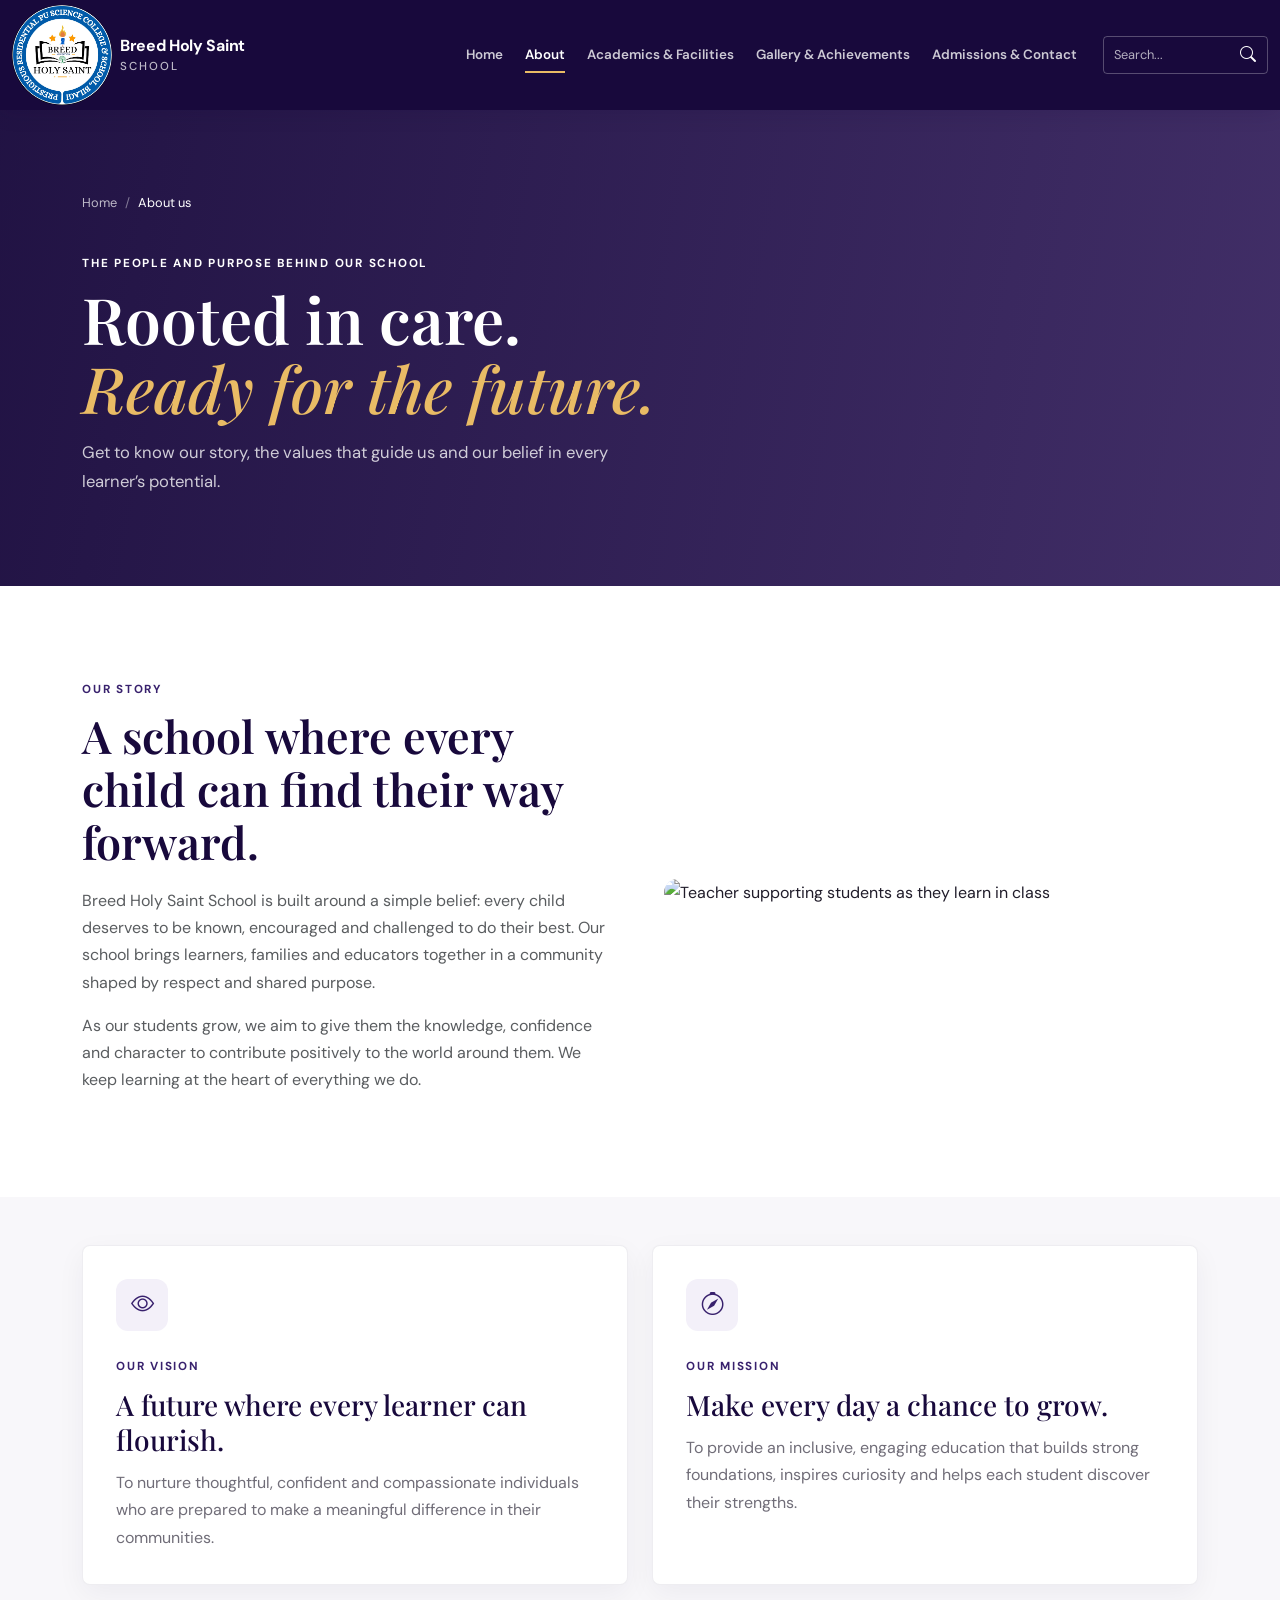
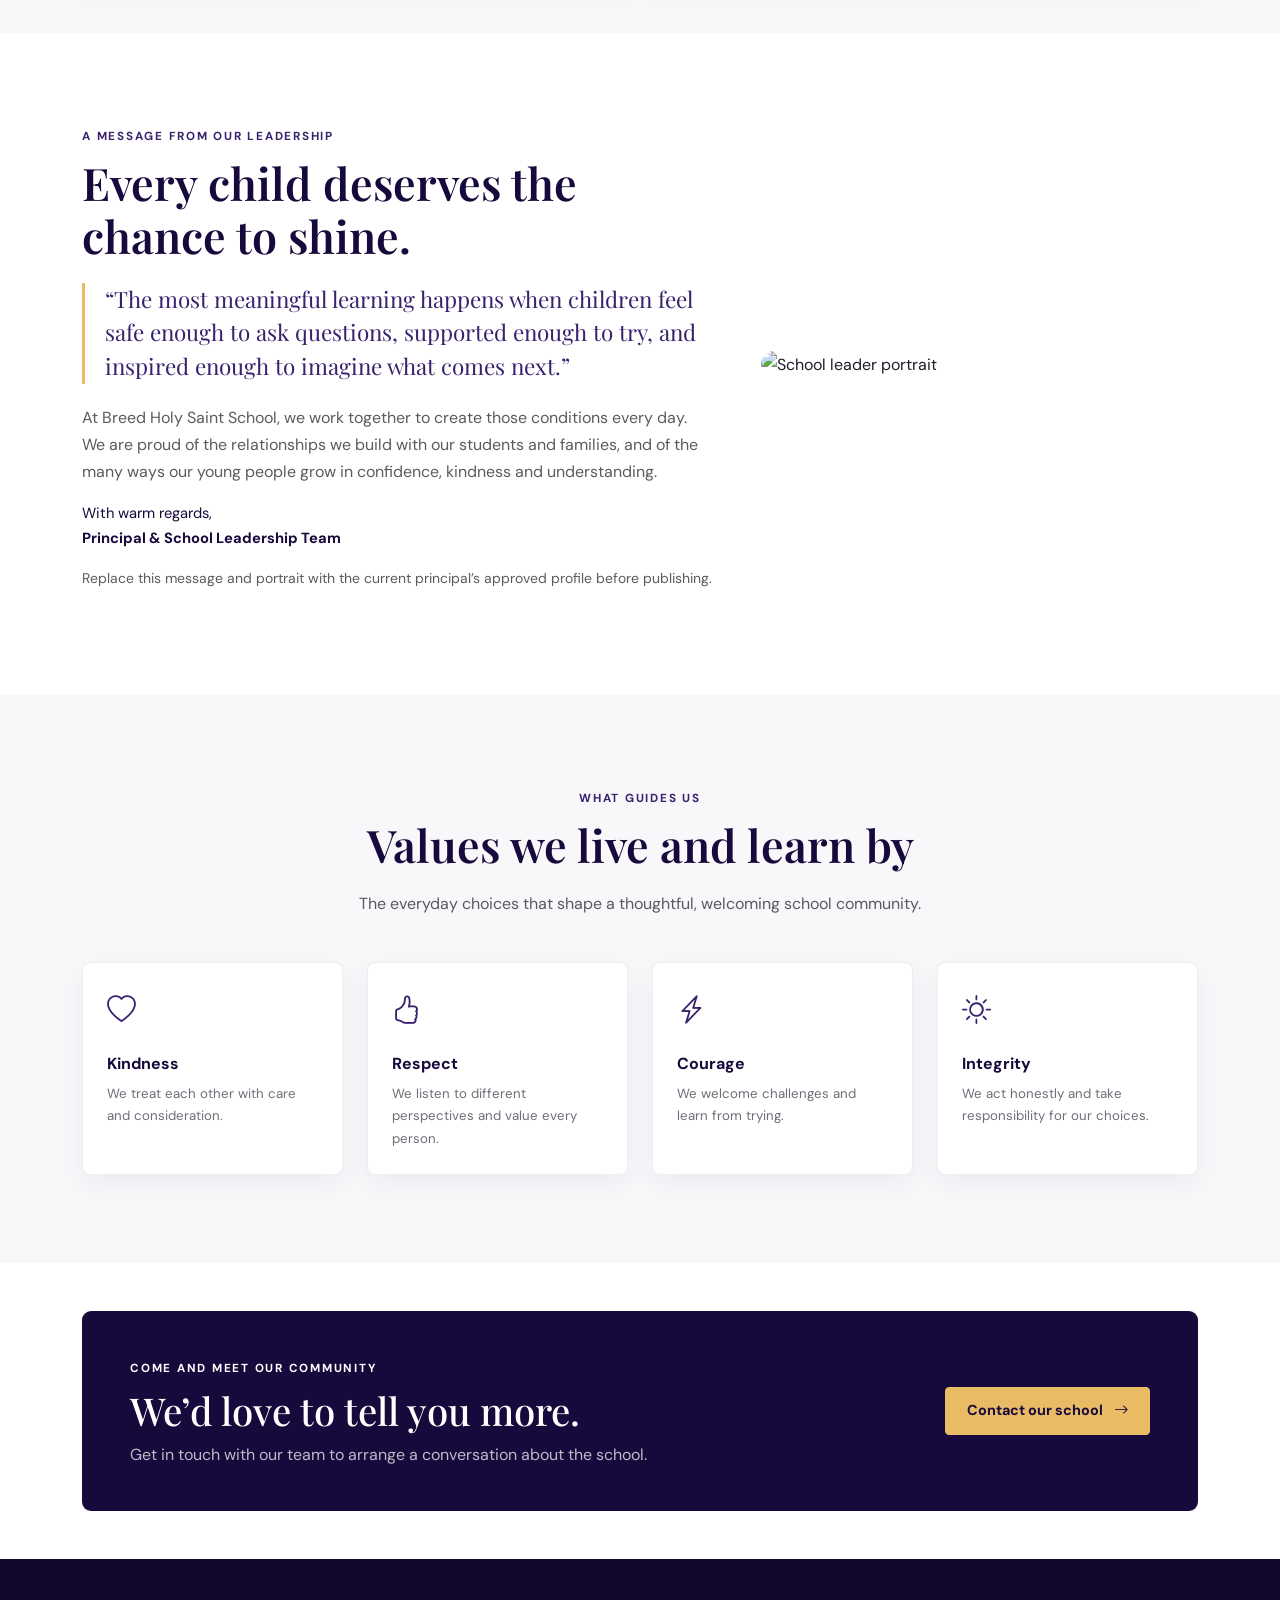
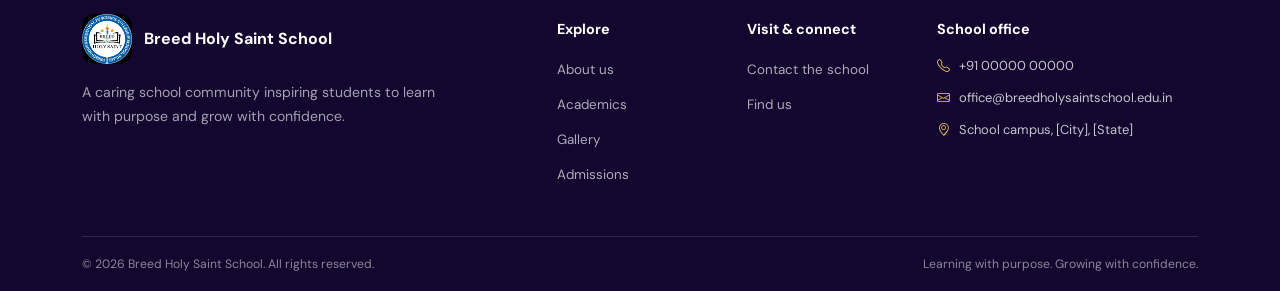
==== about.html @ 8483a45f "first commit" ====
<!doctype html>
<html lang="en">
  <head>
    <meta charset="utf-8">
    <meta name="viewport" content="width=device-width, initial-scale=1">
    <meta name="description" content="Learn about the story, vision, mission and values of Breed Holy Saint School.">
    <title>About Us | Breed Holy Saint School</title>
    <link rel="preconnect" href="https://fonts.googleapis.com">
    <link rel="preconnect" href="https://fonts.gstatic.com" crossorigin>
    <link href="https://fonts.googleapis.com/css2?family=DM+Sans:wght@400;500;600;700&family=Playfair+Display:wght@500;600;700&display=swap" rel="stylesheet">
    <link href="https://cdn.jsdelivr.net/npm/bootstrap@5.3.8/dist/css/bootstrap.min.css" rel="stylesheet">
    <link href="https://cdn.jsdelivr.net/npm/bootstrap-icons@1.11.3/font/bootstrap-icons.min.css" rel="stylesheet">
    <link href="assets/css/common.css" rel="stylesheet">
    <link href="assets/css/about.css" rel="stylesheet">
  </head>
  <body>
    <a class="skip-link" href="#main-content">Skip to main content</a>
    <nav class="navbar navbar-expand-lg navbar-dark site-navbar sticky-top" aria-label="Main navigation">
      <div class="container-fluid">
        <a class="navbar-brand d-flex align-items-center gap-2" href="index.html" aria-label="Breed Holy Saint School home"><span><img src="./assets/images/HolySaintSchool.jpg.jpg" style="border-radius: 50%; height: 100px;"></i></span><span class="brand-name">Breed Holy Saint <small>School</small></span></a>
        <button class="navbar-toggler" type="button" data-bs-toggle="collapse" data-bs-target="#mainNav" aria-controls="mainNav" aria-expanded="false" aria-label="Toggle navigation"><span class="navbar-toggler-icon"></span></button>
        <div class="collapse navbar-collapse" id="mainNav">
          <ul class="navbar-nav ms-auto align-items-lg-center">
            <li class="nav-item">
              <a class="nav-link" href="index.html">Home</a>
            </li>
            <li class="nav-item">
              <a class="nav-link active" aria-current="page" href="about.html">About</a>
            </li>
            <li class="nav-item">
              <a class="nav-link" href="academics.html">Academics &amp; Facilities</a>
            </li>
            <li class="nav-item">
              <a class="nav-link" href="gallery.html">Gallery &amp; Achievements</a>
            </li>
            <li class="nav-item">
              <a class="nav-link" href="admissions.html">Admissions &amp; Contact</a>
            </li>
          </ul>
          <form class="nav-search ms-lg-3 mt-3 mt-lg-0" role="search" data-site-search>
            <label class="visually-hidden" for="site-search-about">Search the website</label>
            <input id="site-search-about" type="search" placeholder="Search..." aria-label="Search the website">
            <button type="submit" aria-label="Submit search"><i class="bi bi-search" aria-hidden="true"></i></button>
          </form>
        </div>
      </div>
    </nav>
    <main id="main-content">
      <section class="page-hero">
        <div class="container">
          <nav aria-label="breadcrumb">
            <ol class="breadcrumb">
              <li class="breadcrumb-item">
                <a href="index.html">Home</a>
              </li>
              <li class="breadcrumb-item active" aria-current="page">About us</li>
            </ol>
          </nav>
          <span class="eyebrow text-white">The people and purpose behind our school</span>
          <h1>Rooted in care.<br><em>Ready for the future.</em></h1>
          <p>Get to know our story, the values that guide us and our belief in every learner’s potential.</p>
        </div>
      </section>
      <section class="section-space">
        <div class="container">
          <div class="row g-5 align-items-center">
            <div class="col-lg-6">
              <span class="eyebrow">Our story</span>
              <h2 class="section-title">A school where every child can find their way forward.</h2>
              <p class="text-muted">Breed Holy Saint School is built around a simple belief: every child deserves to be known, encouraged and challenged to do their best. Our school brings learners, families and educators together in a community shaped by respect and shared purpose.</p>
              <p class="text-muted">As our students grow, we aim to give them the knowledge, confidence and character to contribute positively to the world around them. We keep learning at the heart of everything we do.</p>
            </div>
            <div class="col-lg-6"><img class="rounded-4 w-100 story-image" src="https://images.unsplash.com/photo-1509062522246-3755977927d7?auto=format&amp;fit=crop&amp;w=1100&amp;q=85" alt="Teacher supporting students as they learn in class"></div>
          </div>
        </div>
      </section>
      <section class="section-space-sm soft-section">
        <div class="container">
          <div class="row g-4">
            <div class="col-md-6">
              <article class="statement-card h-100">
                <span class="icon-box"><i class="bi bi-eye"></i></span><span class="eyebrow">Our vision</span>
                <h2>A future where every learner can flourish.</h2>
                <p>To nurture thoughtful, confident and compassionate individuals who are prepared to make a meaningful difference in their communities.</p>
              </article>
            </div>
            <div class="col-md-6">
              <article class="statement-card h-100">
                <span class="icon-box"><i class="bi bi-compass"></i></span><span class="eyebrow">Our mission</span>
                <h2>Make every day a chance to grow.</h2>
                <p>To provide an inclusive, engaging education that builds strong foundations, inspires curiosity and helps each student discover their strengths.</p>
              </article>
            </div>
          </div>
        </div>
      </section>
      <section class="section-space">
        <div class="container">
          <div class="row g-5 align-items-center">
            <div class="col-lg-5 order-lg-2"><img class="rounded-4 w-100 leader-image" src="https://images.unsplash.com/photo-1560250097-0b93528c311a?auto=format&amp;fit=crop&amp;w=900&amp;q=85" alt="School leader portrait"></div>
            <div class="col-lg-7 order-lg-1">
              <span class="eyebrow">A message from our leadership</span>
              <h2 class="section-title">Every child deserves the chance to shine.</h2>
              <blockquote class="leader-quote">“The most meaningful learning happens when children feel safe enough to ask questions, supported enough to try, and inspired enough to imagine what comes next.”</blockquote>
              <p class="text-muted">At Breed Holy Saint School, we work together to create those conditions every day. We are proud of the relationships we build with our students and families, and of the many ways our young people grow in confidence, kindness and understanding.</p>
              <p class="leader-signature">With warm regards,<br><strong>Principal &amp; School Leadership Team</strong></p>
              <p class="small text-muted mt-3">Replace this message and portrait with the current principal’s approved profile before publishing.</p>
            </div>
          </div>
        </div>
      </section>
      <section class="section-space soft-section">
        <div class="container">
          <div class="section-heading text-center">
            <span class="eyebrow">What guides us</span>
            <h2 class="section-title">Values we live and learn by</h2>
            <p class="text-muted mx-auto">The everyday choices that shape a thoughtful, welcoming school community.</p>
          </div>
          <div class="row g-4 mt-3">
            <div class="col-6 col-lg-3">
              <article class="value-card">
                <i class="bi bi-heart"></i>
                <h3>Kindness</h3>
                <p>We treat each other with care and consideration.</p>
              </article>
            </div>
            <div class="col-6 col-lg-3">
              <article class="value-card">
                <i class="bi bi-hand-thumbs-up"></i>
                <h3>Respect</h3>
                <p>We listen to different perspectives and value every person.</p>
              </article>
            </div>
            <div class="col-6 col-lg-3">
              <article class="value-card">
                <i class="bi bi-lightning-charge"></i>
                <h3>Courage</h3>
                <p>We welcome challenges and learn from trying.</p>
              </article>
            </div>
            <div class="col-6 col-lg-3">
              <article class="value-card">
                <i class="bi bi-brightness-high"></i>
                <h3>Integrity</h3>
                <p>We act honestly and take responsibility for our choices.</p>
              </article>
            </div>
          </div>
        </div>
      </section>
      <section class="section-space-sm">
        <div class="container">
          <div class="admission-banner-inner">
            <div>
              <span class="eyebrow text-white">Come and meet our community</span>
              <h2>We’d love to tell you more.</h2>
              <p>Get in touch with our team to arrange a conversation about the school.</p>
            </div>
            <a class="btn btn-gold flex-shrink-0" href="admissions.html#contact">Contact our school <i class="bi bi-arrow-right ms-2"></i></a>
          </div>
        </div>
      </section>
    </main>
    <footer class="site-footer">
      <div class="container">
        <div class="row gy-4">
          <div class="col-lg-5">
            <a class="footer-brand" href="index.html"> <span> <img src="./assets/images/HolySaintSchool.jpg.jpg" style="border-radius: 25%; height: 50px;"> </span> <span>Breed Holy Saint School</span> </a>
            <p class="footer-intro">A caring school community inspiring students to learn with purpose and grow with confidence.</p>
          </div>
          <div class="col-6 col-lg-2">
            <h2 class="footer-heading">Explore</h2>
            <ul class="footer-links">
              <li>
                <a href="about.html">About us</a>
              </li>
              <li>
                <a href="academics.html">Academics</a>
              </li>
              <li>
                <a href="gallery.html">Gallery</a>
              </li>
              <li>
                <a href="admissions.html">Admissions</a>
              </li>
            </ul>
          </div>
          <div class="col-6 col-lg-2">
            <h2 class="footer-heading">Visit &amp; connect</h2>
            <ul class="footer-links">
              <li>
                <a href="admissions.html#contact">Contact the school</a>
              </li>
              <li>
                <a href="admissions.html#location">Find us</a>
              </li>
            </ul>
          </div>
          <div class="col-lg-3">
            <h2 class="footer-heading">School office</h2>
            <p class="footer-contact"> <i class="bi bi-telephone"></i> +91 00000 00000</p>
            <p class="footer-contact"><i class="bi bi-envelope"></i> office@breedholysaintschool.edu.in</p>
            <p class="footer-contact"><i class="bi bi-geo-alt"></i> School campus, [City], [State]</p>
          </div>
        </div>
        <div class="footer-bottom"> <span>© <span data-current-year></span> Breed Holy Saint School. All rights reserved.</span> <span>Learning with purpose. Growing with confidence.</span> </div>
      </div>
    </footer>
    <script src="https://cdn.jsdelivr.net/npm/bootstrap@5.3.8/dist/js/bootstrap.bundle.min.js"></script>
    <script src="assets/js/index.js"></script>
  </body>
</html>
---- assets/css/common.css ----
:root {
  --purple: #18093c;
  --purple-mid: #38216d;
  --purple-light: #f3f0f9;
  --gold: #e9bb65;
  --ink: #201c2a;
  --muted: #706d78;
  --line: #e9e6ed;
  --surface: #fff;
  --soft: #f8f7fa;
  --font-body: "DM Sans", sans-serif;
  --font-heading: "Playfair Display", Georgia, serif;
}
* {
  box-sizing: border-box;
}
html {
  scroll-behavior: smooth;
  scroll-padding-top: 90px;
}
body {
  margin: 0;
  color: var(--ink);
  background: var(--surface);
  font-family: var(--font-body);
  font-size: 16px;
  line-height: 1.7;
}
a {
  color: inherit;
}
.skip-link {
  position: absolute;
  z-index: 2000;
  top: 8px;
  left: 8px;
  padding: 8px 14px;
  color: var(--purple);
  background: white;
  border-radius: 5px;
  transform: translateY(-150%);
}
.skip-link:focus {
  transform: translateY(0);
}
.site-navbar {
  min-height: 82px;
  padding: 0px 0;
  background: var(--purple);
  box-shadow: 0 4px 18px rgb(24 9 60 / 13%);
}
.navbar-brand {
  margin-right: 1.5rem;
}
.brand-mark {
  display: inline-grid;
  width: 47px;
  height: 47px;
  place-items: center;
  flex: 0 0 auto;
  color: var(--purple);
  background: var(--gold);
  border: 2px solid rgb(255 255 255 / 75%);
  border-radius: 50%;
  font-size: 1.35rem;
}
.brand-name {
  color: #fff;
  font-size: 1rem;
  font-weight: 700;
  line-height: 1.15;
  letter-spacing: -.02em;
}
.brand-name small {
  display: block;
  margin-top: 4px;
  color: rgb(255 255 255 / 72%);
  font-size: .72rem;
  font-weight: 500;
  letter-spacing: .17em;
  text-transform: uppercase;
}
.site-navbar .navbar-nav {
  gap: 2px;
}
.site-navbar .nav-link {
  position: relative;
  padding: 9px 10px !important;
  color: rgb(255 255 255 / 78%);
  font-size: .84rem;
  font-weight: 600;
  white-space: nowrap;
  transition: color .2s ease;
}
.site-navbar .nav-link:hover {
  color: #fff !important;
}
.site-navbar .nav-link:focus {
  color: #fff !important;
}
.site-navbar .nav-link.active {
  color: #fff !important;
}
.site-navbar .nav-link.active::after {
  position: absolute;
  right: 10px;
  bottom: 2px;
  left: 10px;
  height: 2px;
  background: var(--gold);
  content: "";
}
.navbar-toggler {
  border-color: rgb(255 255 255 / 32%);
}
.navbar-toggler:focus {
  box-shadow: 0 0 0 .2rem rgb(233 187 101 / 35%);
}
.nav-search {
  display: flex;
  height: 38px;
  border: 1px solid rgb(255 255 255 / 27%);
  border-radius: 4px;
  overflow: hidden;
}
.nav-search input {
  width: 125px;
  min-width: 0;
  padding: 0 10px;
  color: #fff;
  background: transparent;
  border: 0;
  outline: 0;
  font: inherit;
  font-size: .8rem;
}
.nav-search input::placeholder {
  color: rgb(255 255 255 / 68%);
}
.nav-search button {
  padding: 0 11px;
  color: #fff;
  background: transparent;
  border: 0;
}
.nav-search:focus-within {
  border-color: var(--gold);
  box-shadow: 0 0 0 2px rgb(233 187 101 / 22%);
}
.eyebrow {
  display: inline-block;
  margin-bottom: .65rem;
  color: var(--purple-mid);
  font-size: .73rem;
  font-weight: 700;
  letter-spacing: .15em;
  text-transform: uppercase;
}
.page-hero h1 {
  margin: 0 0 1rem;
  font-family: var(--font-heading);
  font-size: clamp(2.7rem, 5.2vw, 4.7rem);
  font-weight: 600;
  line-height: 1.08;
}
.page-hero h1 em {
  color: var(--gold);
  font-weight: 500;
}
.btn {
  padding: 12px 21px;
  border-radius: 4px;
  font-size: .9rem;
  font-weight: 700;
  transition: background-color .2s ease, color .2s ease, transform .2s ease, box-shadow .2s ease;
}
.btn:hover {
  transform: translateY(-2px);
}
.btn-gold {
  color: var(--purple);
  background: var(--gold);
  border: 1px solid var(--gold);
}
.btn-gold:hover {
  color: var(--purple);
  background: #f2ca7c;
  border-color: #f2ca7c;
  box-shadow: 0 7px 18px rgb(0 0 0 / 15%);
}
.btn-gold:focus {
  color: var(--purple);
  background: #f2ca7c;
  border-color: #f2ca7c;
  box-shadow: 0 7px 18px rgb(0 0 0 / 15%);
}
.section-space {
  padding: 88px 0;
}
.section-space-sm {
  padding: 48px 0;
}
.section-title {
  margin: 0 0 1.15rem;
  color: var(--purple);
  font-family: var(--font-heading);
  font-size: clamp(2rem, 3.5vw, 3rem);
  font-weight: 600;
  line-height: 1.18;
}
.section-title em {
  color: var(--purple-mid);
  font-weight: 500;
}
.text-link {
  display: inline-flex;
  align-items: center;
  gap: 9px;
  margin-top: .5rem;
  color: var(--purple-mid);
  font-size: .92rem;
  font-weight: 700;
  text-decoration: none;
}
.text-link i {
  transition: transform .2s ease;
}
.text-link:hover {
  color: var(--purple);
}
.text-link:hover i {
  transform: translateX(4px);
}
.section-heading {
  max-width: 690px;
  margin: 0 auto 20px;
}
.section-heading > p {
  max-width: 580px;
}
.soft-section {
  background: var(--soft);
}
.feature-card {
  height: 100%;
  padding: 28px;
  background: #fff;
  border: 1px solid rgb(24 9 60 / 7%);
  border-radius: 8px;
  box-shadow: 0 9px 28px rgb(24 9 60 / 5%);
}
.feature-card {
  transition: transform .22s ease, box-shadow .22s ease;
}
.feature-card:hover {
  transform: translateY(-4px);
  box-shadow: 0 15px 35px rgb(24 9 60 / 11%);
}
.icon-box {
  display: grid;
  width: 52px;
  height: 52px;
  margin-bottom: 20px;
  place-items: center;
  color: var(--purple-mid);
  background: var(--purple-light);
  border-radius: 12px;
  font-size: 1.45rem;
}
.feature-card h3 {
  margin-bottom: 10px;
  color: var(--purple);
  font-size: 1.13rem;
  font-weight: 700;
}
.feature-card p {
  margin-bottom: 0;
  color: var(--muted);
  font-size: .9rem;
}
.admission-banner-inner {
  display: flex;
  align-items: center;
  justify-content: space-between;
  gap: 30px;
  padding: 42px 48px;
  color: #fff;
  background: var(--purple);
  border-radius: 9px;
}
.admission-banner-inner .eyebrow {
  margin-bottom: 8px;
}
.admission-banner-inner h2 {
  margin: 0 0 8px;
  font-family: var(--font-heading);
  font-size: clamp(1.8rem, 3vw, 2.5rem);
  line-height: 1.2;
}
.admission-banner-inner p {
  margin: 0;
  color: rgb(255 255 255 / 72%);
}
.site-footer {
  padding: 55px 0 0;
  color: rgb(255 255 255 / 76%);
  background: #13072f;
}
.footer-brand {
  display: inline-flex;
  align-items: center;
  gap: 12px;
  color: #fff;
  font-weight: 700;
  text-decoration: none;
}
.footer-brand .brand-mark {
  width: 42px;
  height: 42px;
  font-size: 1.15rem;
}
.footer-intro {
  max-width: 370px;
  margin: 17px 0 0;
  color: rgb(255 255 255 / 62%);
  font-size: .88rem;
}
.footer-heading {
  margin: 7px 0 17px;
  color: #fff;
  font-size: .9rem;
  font-weight: 700;
}
.footer-links {
  margin: 0;
  padding: 0;
  list-style: none;
}
.footer-links li {
  margin-bottom: 8px;
}
.footer-links a {
  color: rgb(255 255 255 / 66%);
  font-size: .84rem;
  text-decoration: none;
}
.footer-links a:hover {
  color: var(--gold);
}
.footer-contact {
  display: flex;
  gap: 9px;
  margin: 0 0 10px;
  font-size: .81rem;
  overflow-wrap: anywhere;
}
.footer-contact i {
  color: var(--gold);
}
.footer-bottom {
  display: flex;
  justify-content: space-between;
  gap: 20px;
  margin-top: 40px;
  padding: 17px 0;
  color: rgb(255 255 255 / 51%);
  border-top: 1px solid rgb(255 255 255 / 12%);
  font-size: .76rem;
}
.page-hero {
  position: relative;
  padding: 82px 0 91px;
  color: #fff;
  background: linear-gradient(100deg, rgb(24 9 60 / 96%), rgb(45 24 87 / 90%)), url("https://images.unsplash.com/photo-1580582932707-520aed937b7b?auto=format&fit=crop&w=1900&q=80") center 42% / cover;
}
.page-hero .breadcrumb {
  margin-bottom: 34px;
  font-size: .8rem;
}
.page-hero .breadcrumb-item {
  color: rgb(255 255 255 / 70%);
  text-decoration: none;
}
.page-hero .breadcrumb-item a {
  color: rgb(255 255 255 / 70%);
  text-decoration: none;
}
.page-hero .breadcrumb-item.active {
  color: #fff;
}
.page-hero .breadcrumb-item + .breadcrumb-item::before {
  color: rgb(255 255 255 / 43%);
}
.page-hero h1 {
  max-width: 760px;
  font-size: clamp(2.8rem, 5vw, 4.4rem);
}
.page-hero p {
  max-width: 590px;
  margin: 0;
  color: rgb(255 255 255 / 78%);
  font-size: 1.04rem;
}
.page-hero .eyebrow {
  color: var(--gold);
}
.story-image {
  height: 430px;
  object-fit: cover;
}
.notice-card {
  display: flex;
  gap: 13px;
  align-items: flex-start;
  padding: 17px 20px;
  color: var(--purple-mid);
  background: var(--purple-light);
  border-radius: 6px;
  font-size: .86rem;
}
.notice-card > i {
  margin-top: 2px;
  font-size: 1.15rem;
}
.notice-card p {
  color: #51466c;
}
@media (max-width: 1199.98px) {
  .site-navbar .nav-link {
    padding-right: 7px !important;
    padding-left: 7px !important;
    font-size: .79rem;
  }
  .nav-search input {
    width: 98px;
  }}
@media (max-width: 991.98px) {
  .site-navbar .navbar-nav {
    align-items: stretch !important;
    padding-top: 12px;
  }
  .site-navbar .nav-link {
    padding: 10px 4px !important;
    font-size: .9rem;
  }
  .site-navbar .nav-link.active::after {
    right: auto;
    bottom: 3px;
    left: 4px;
    width: 30px;
  }
  .nav-search {
    width: 100%;
    margin-bottom: 10px;
  }
  .nav-search input {
    width: 100%;
  }
  .section-space {
    padding: 68px 0;
  }}
@media (max-width: 767.98px) {
  .site-navbar {
    min-height: 72px;
  }
  .brand-mark {
    width: 42px;
    height: 42px;
  }
  .section-space {
    padding: 58px 0;
  }
  .section-space-sm {
    padding: 34px 0;
  }
  .admission-banner-inner {
    align-items: flex-start;
    flex-direction: column;
    padding: 30px 26px;
  }
  .footer-bottom {
    flex-direction: column;
    gap: 5px;
  }
  .page-hero {
    padding: 55px 0 65px;
  }
  .page-hero .breadcrumb {
    margin-bottom: 25px;
  }
  .story-image {
    height: 340px;
  }}
@media (max-width: 575.98px) {
  .feature-card {
    padding: 22px;
  }}
@media (prefers-reduced-motion: reduce) {
  * {
    scroll-behavior: auto !important;
    transition-duration: .01ms !important;
    animation-duration: .01ms !important;
    animation-iteration-count: 1 !important;
  }
  *::before {
    scroll-behavior: auto !important;
    transition-duration: .01ms !important;
    animation-duration: .01ms !important;
    animation-iteration-count: 1 !important;
  }
  *::after {
    scroll-behavior: auto !important;
    transition-duration: .01ms !important;
    animation-duration: .01ms !important;
    animation-iteration-count: 1 !important;
  }}
---- assets/css/about.css ----
.statement-card {
  height: 100%;
  padding: 28px;
  background: #fff;
  border: 1px solid rgb(24 9 60 / 7%);
  border-radius: 8px;
  box-shadow: 0 9px 28px rgb(24 9 60 / 5%);
}
.value-card {
  height: 100%;
  padding: 28px;
  background: #fff;
  border: 1px solid rgb(24 9 60 / 7%);
  border-radius: 8px;
  box-shadow: 0 9px 28px rgb(24 9 60 / 5%);
}
.value-card h3 {
  margin-bottom: 10px;
  color: var(--purple);
  font-size: 1.13rem;
  font-weight: 700;
}
.value-card p {
  margin-bottom: 0;
  color: var(--muted);
  font-size: .9rem;
}
.leader-image {
  height: 470px;
  object-fit: cover;
  object-position: center 30%;
}
.statement-card {
  padding: 33px;
}
.statement-card .eyebrow {
  margin-bottom: 10px;
}
.statement-card h2 {
  margin: 0 0 12px;
  color: var(--purple);
  font-family: var(--font-heading);
  font-size: 1.75rem;
  line-height: 1.25;
}
.statement-card p {
  margin: 0;
  color: var(--muted);
}
.leader-quote {
  margin: 20px 0;
  padding-left: 20px;
  color: var(--purple-mid);
  border-left: 3px solid var(--gold);
  font-family: var(--font-heading);
  font-size: 1.4rem;
  line-height: 1.5;
}
.leader-signature {
  color: var(--purple);
  font-size: .92rem;
}
.value-card {
  padding: 24px;
}
.value-card > i {
  display: inline-block;
  margin-bottom: 18px;
  color: var(--purple-mid);
  font-size: 1.8rem;
}
.value-card h3 {
  font-size: 1rem;
}
.value-card p {
  font-size: .83rem;
}
@media (max-width: 767.98px) {
  .leader-image {
    height: 390px;
  }}
@media (max-width: 575.98px) {
  .statement-card {
    padding: 22px;
  }
  .value-card {
    padding: 22px;
  }}
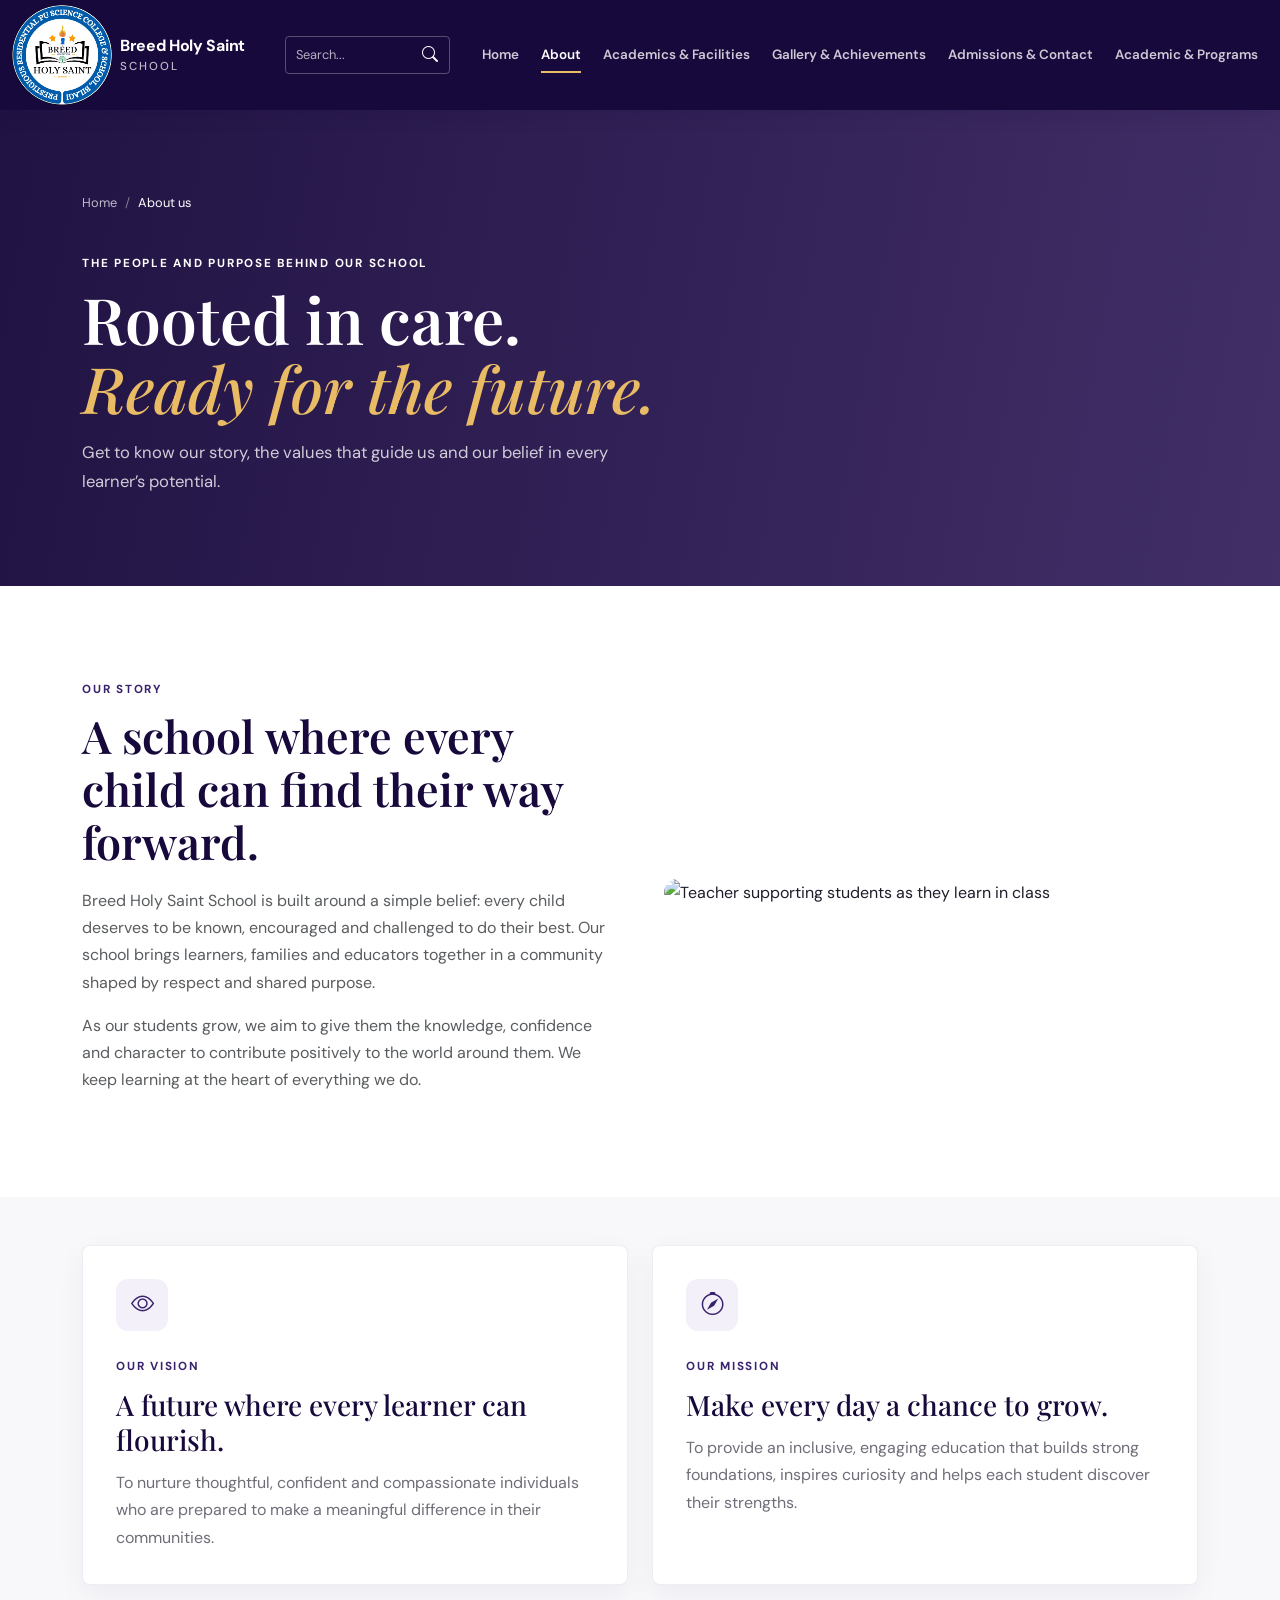
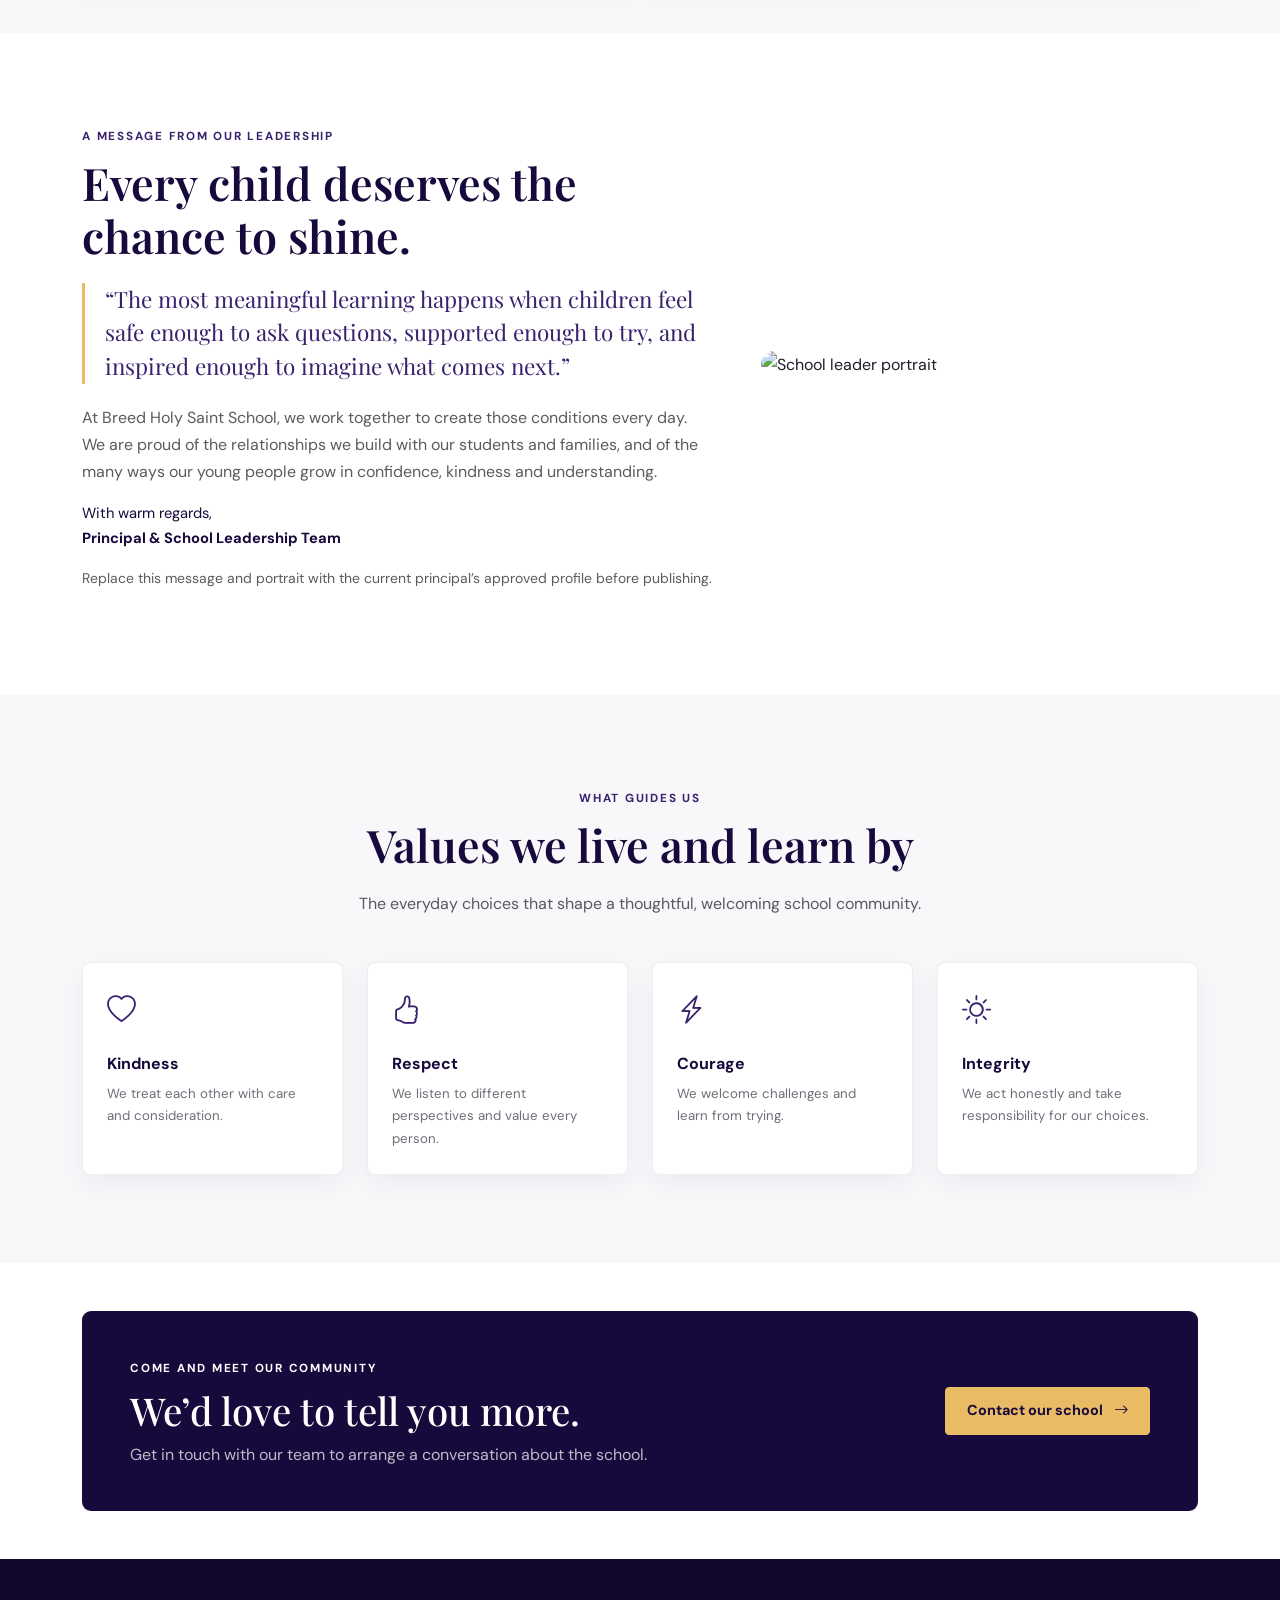
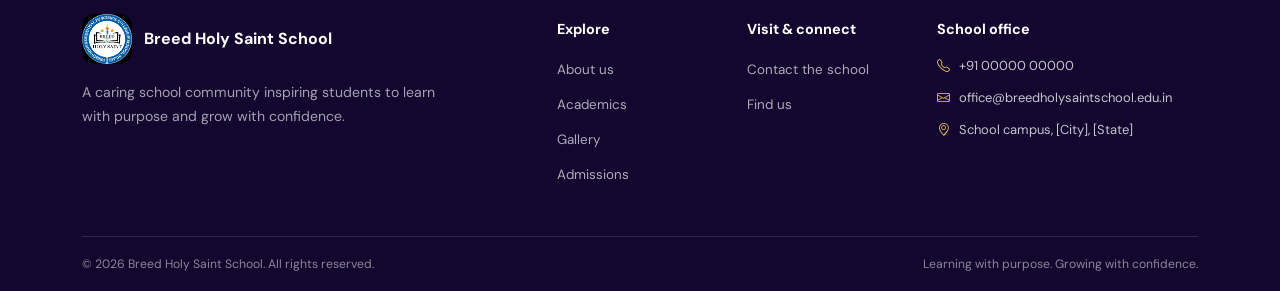
==== commit 6e1c6c66: "commit the file" ====
--- a/about.html
+++ b/about.html
@@ -19,29 +19,33 @@
       <div class="container-fluid">
         <a class="navbar-brand d-flex align-items-center gap-2" href="index.html" aria-label="Breed Holy Saint School home"><span><img src="./assets/images/HolySaintSchool.jpg.jpg" style="border-radius: 50%; height: 100px;"></i></span><span class="brand-name">Breed Holy Saint <small>School</small></span></a>
         <button class="navbar-toggler" type="button" data-bs-toggle="collapse" data-bs-target="#mainNav" aria-controls="mainNav" aria-expanded="false" aria-label="Toggle navigation"><span class="navbar-toggler-icon"></span></button>
-        <div class="collapse navbar-collapse" id="mainNav">
-          <ul class="navbar-nav ms-auto align-items-lg-center">
-            <li class="nav-item">
-              <a class="nav-link" href="index.html">Home</a>
-            </li>
-            <li class="nav-item">
-              <a class="nav-link active" aria-current="page" href="about.html">About</a>
-            </li>
-            <li class="nav-item">
-              <a class="nav-link" href="academics.html">Academics &amp; Facilities</a>
-            </li>
-            <li class="nav-item">
-              <a class="nav-link" href="gallery.html">Gallery &amp; Achievements</a>
-            </li>
-            <li class="nav-item">
-              <a class="nav-link" href="admissions.html">Admissions &amp; Contact</a>
-            </li>
-          </ul>
-          <form class="nav-search ms-lg-3 mt-3 mt-lg-0" role="search" data-site-search>
+         <form class="nav-search ms-lg-3 mt-3 mt-lg-0 ms-2" role="search" data-site-search>
             <label class="visually-hidden" for="site-search-about">Search the website</label>
             <input id="site-search-about" type="search" placeholder="Search..." aria-label="Search the website">
             <button type="submit" aria-label="Submit search"><i class="bi bi-search" aria-hidden="true"></i></button>
           </form>
+        <div class="collapse navbar-collapse" id="mainNav">
+          <ul class="navbar-nav ms-auto align-items-lg-center">
+            <li class="nav-item">
+              <a class="nav-link" href="index.html">Home</a>
+            </li>
+            <li class="nav-item">
+              <a class="nav-link active" aria-current="page" href="about.html">About</a>
+            </li>
+            <li class="nav-item">
+              <a class="nav-link" href="academics.html">Academics &amp; Facilities</a>
+            </li>
+            <li class="nav-item">
+              <a class="nav-link" href="gallery.html">Gallery &amp; Achievements</a>
+            </li>
+            <li class="nav-item">
+              <a class="nav-link" href="admissions.html">Admissions &amp; Contact</a>
+            </li>
+             <li class="nav-item">
+              <a class="nav-link" href="admissions.html">Academic  &amp; Programs</a>
+            </li>
+          </ul>
+         
         </div>
       </div>
     </nav>
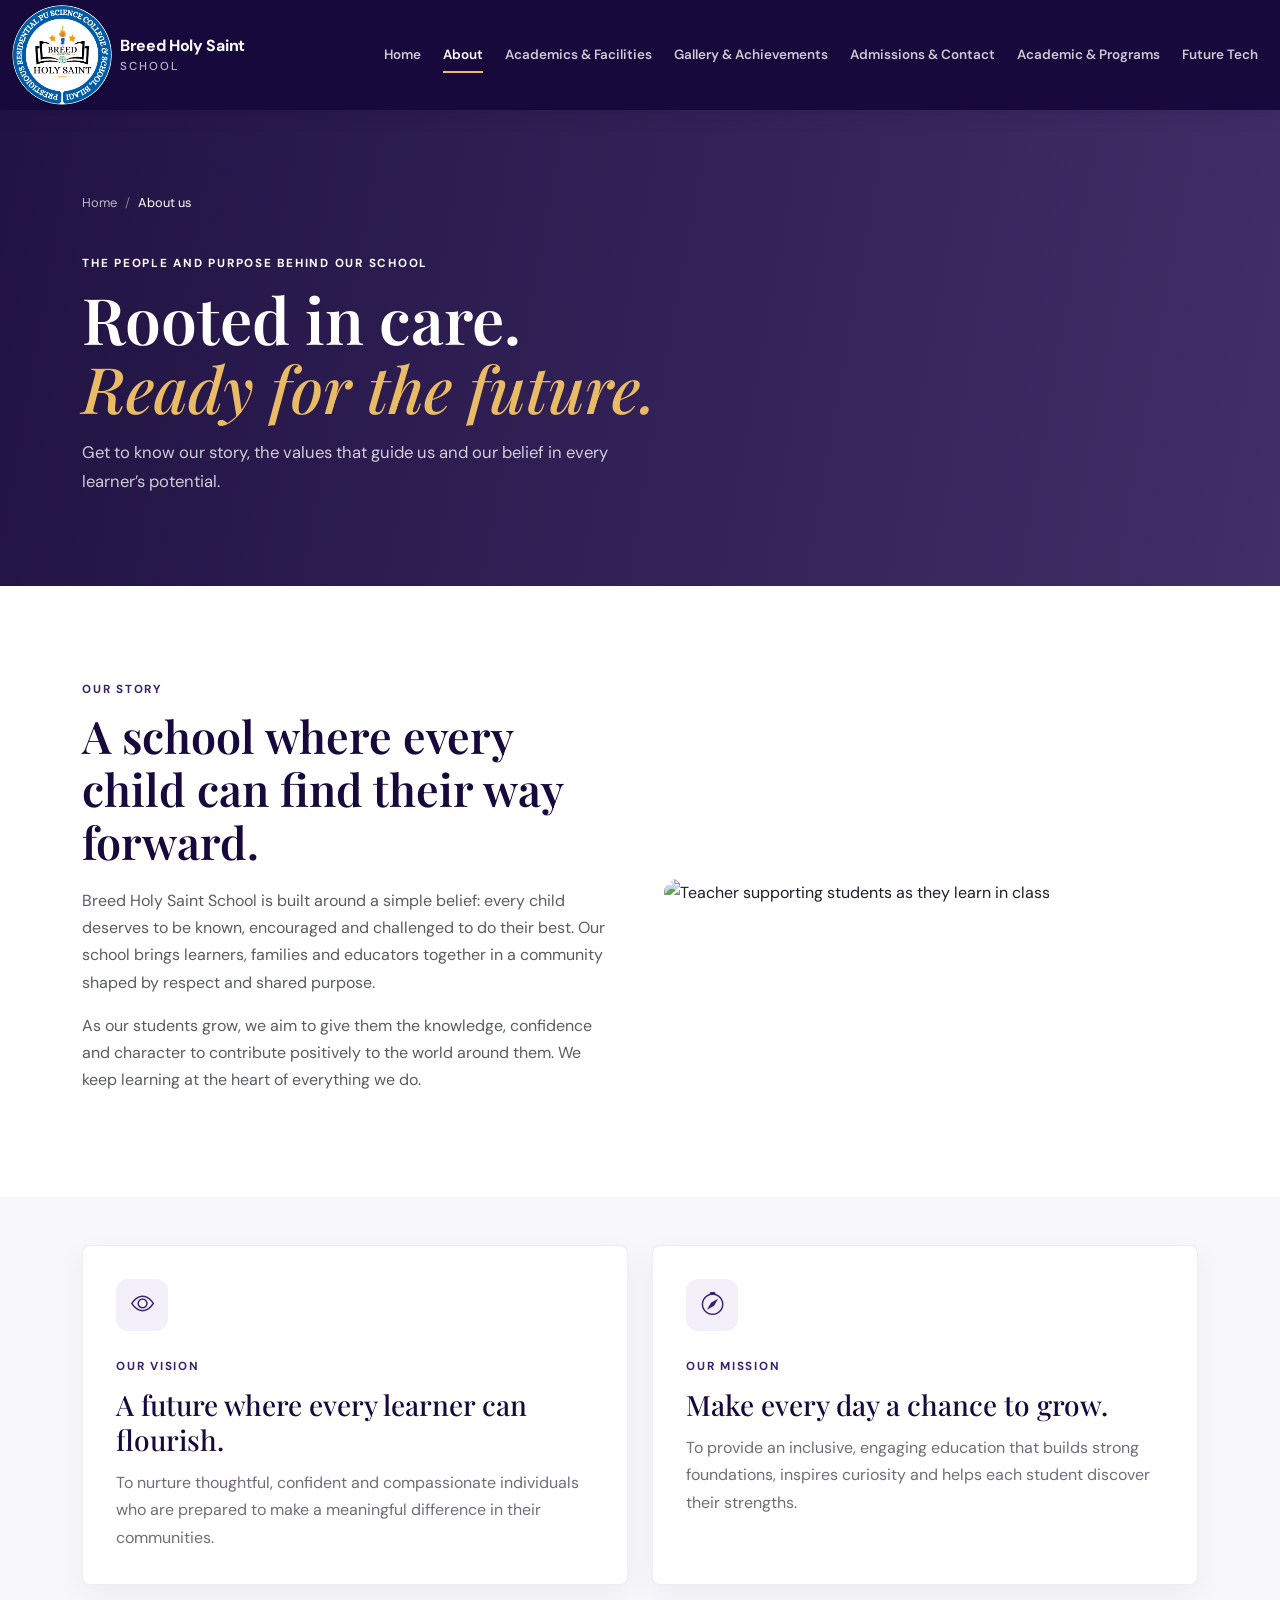
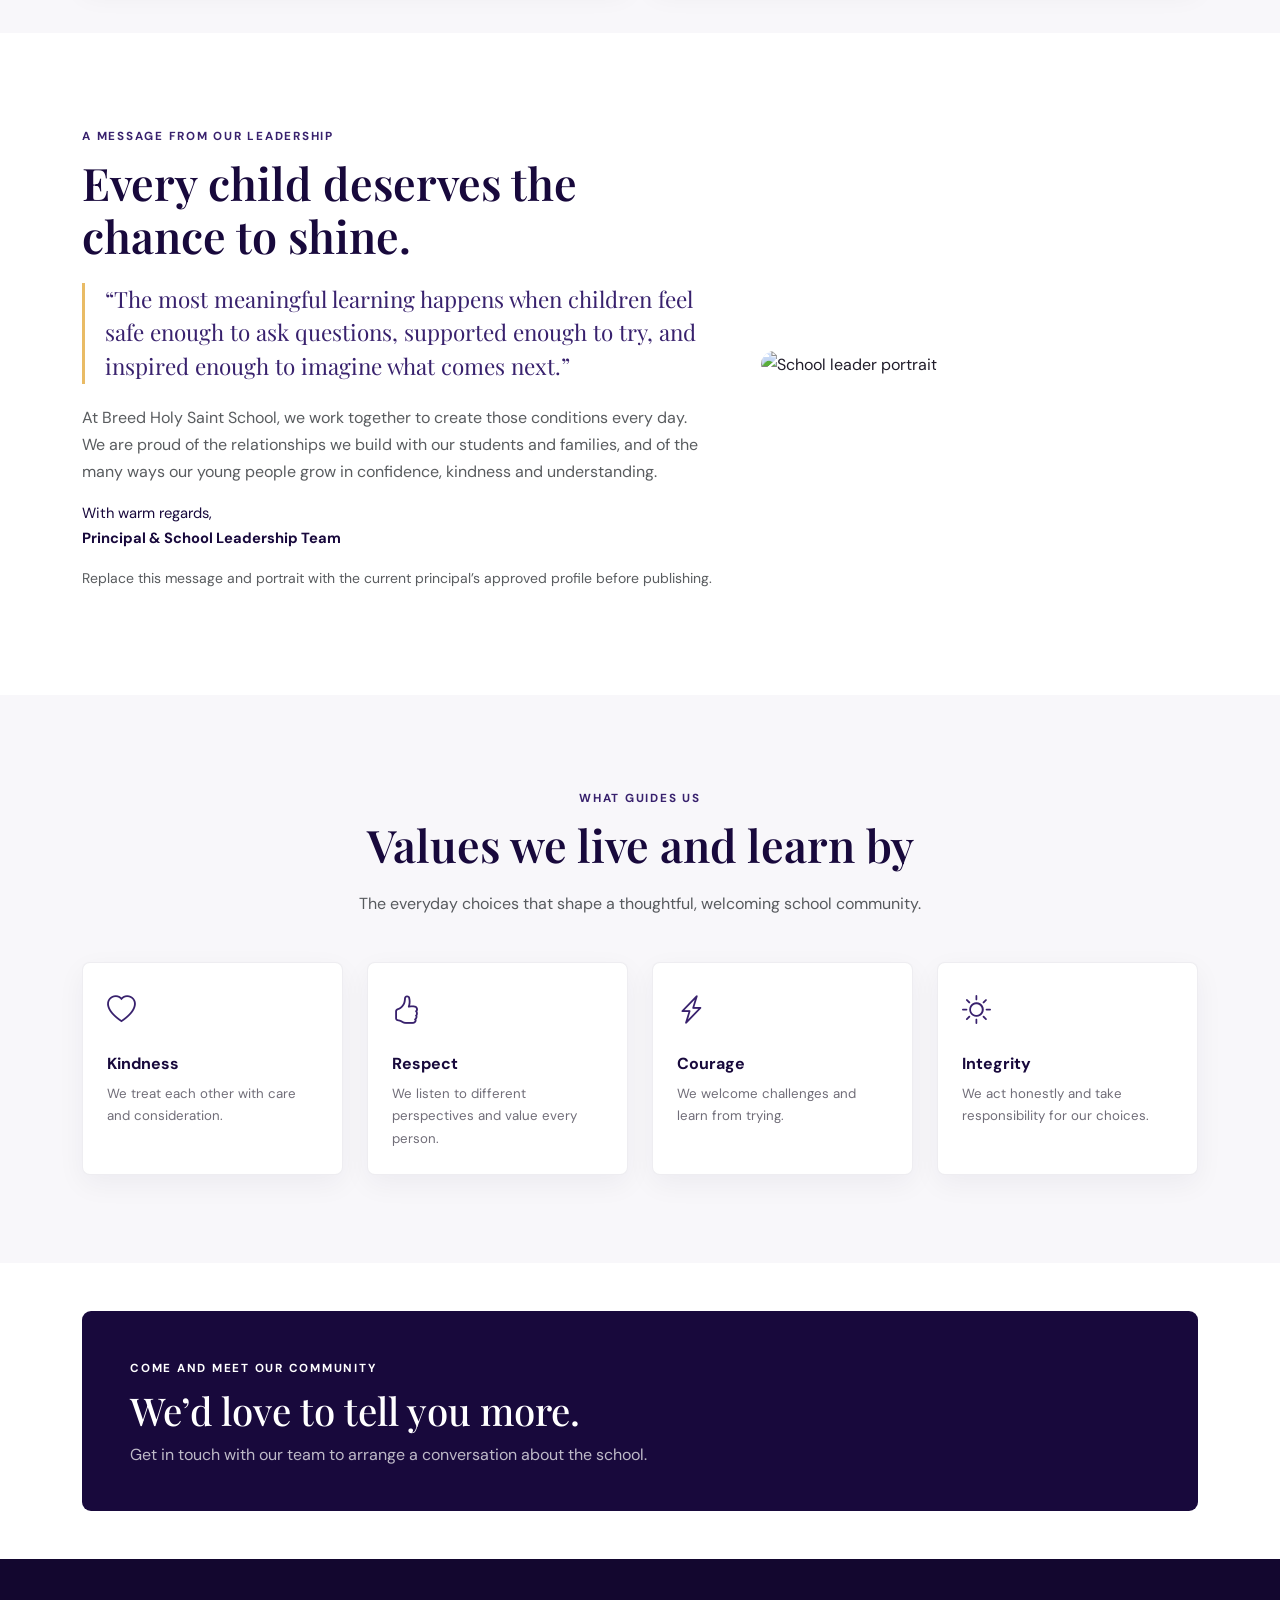
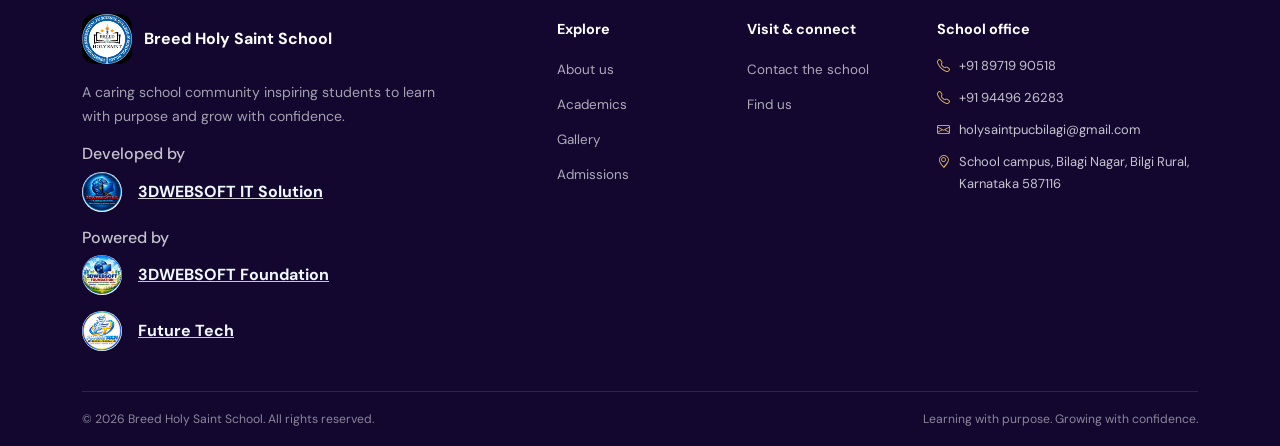
==== commit 2910466b: "Updated school website" ====
--- a/about.html
+++ b/about.html
@@ -19,11 +19,7 @@
       <div class="container-fluid">
         <a class="navbar-brand d-flex align-items-center gap-2" href="index.html" aria-label="Breed Holy Saint School home"><span><img src="./assets/images/HolySaintSchool.jpg.jpg" style="border-radius: 50%; height: 100px;"></i></span><span class="brand-name">Breed Holy Saint <small>School</small></span></a>
         <button class="navbar-toggler" type="button" data-bs-toggle="collapse" data-bs-target="#mainNav" aria-controls="mainNav" aria-expanded="false" aria-label="Toggle navigation"><span class="navbar-toggler-icon"></span></button>
-         <form class="nav-search ms-lg-3 mt-3 mt-lg-0 ms-2" role="search" data-site-search>
-            <label class="visually-hidden" for="site-search-about">Search the website</label>
-            <input id="site-search-about" type="search" placeholder="Search..." aria-label="Search the website">
-            <button type="submit" aria-label="Submit search"><i class="bi bi-search" aria-hidden="true"></i></button>
-          </form>
+         
         <div class="collapse navbar-collapse" id="mainNav">
           <ul class="navbar-nav ms-auto align-items-lg-center">
             <li class="nav-item">
@@ -42,7 +38,10 @@
               <a class="nav-link" href="admissions.html">Admissions &amp; Contact</a>
             </li>
              <li class="nav-item">
-              <a class="nav-link" href="admissions.html">Academic  &amp; Programs</a>
+              <a class="nav-link" href="AcademicPrograms.html">Academic  &amp; Programs</a>
+            </li>
+            <li class="nav-item">
+              <a class="nav-link" href="futuretech.html">Future Tech</a>
             </li>
           </ul>
          
@@ -160,7 +159,7 @@
               <h2>We’d love to tell you more.</h2>
               <p>Get in touch with our team to arrange a conversation about the school.</p>
             </div>
-            <a class="btn btn-gold flex-shrink-0" href="admissions.html#contact">Contact our school <i class="bi bi-arrow-right ms-2"></i></a>
+            
           </div>
         </div>
       </section>
@@ -169,8 +168,65 @@
       <div class="container">
         <div class="row gy-4">
           <div class="col-lg-5">
-            <a class="footer-brand" href="index.html"> <span> <img src="./assets/images/HolySaintSchool.jpg.jpg" style="border-radius: 25%; height: 50px;"> </span> <span>Breed Holy Saint School</span> </a>
-            <p class="footer-intro">A caring school community inspiring students to learn with purpose and grow with confidence.</p>
+            <a class="footer-brand" href="index.html">
+              <span>
+                <img 
+                  src="./assets/images/HolySaintSchool.jpg.jpg"
+                  alt="Breed Holy Saint School"
+                  style="border-radius: 25%; height: 50px;"
+                >
+              </span>
+              <span>Breed Holy Saint School</span>
+            </a>
+            <p class="footer-intro">
+              A caring school community inspiring students to learn with purpose 
+              and grow with confidence.
+            </p>
+            <h6 class="mt-3">Developed by</h6>
+            <a href="https://www.3dwebsoftitsolutions.com/">
+            <div>
+              <div class="d-flex align-items-center gap-3">
+                <img 
+                  src="./assets/images/logo3d.png"
+                  alt="3DWEBSOFT Logo"
+                  style="width: 40px; height: 40px; border-radius: 50%;"
+                >
+                <p class="mb-0" style="color: aliceblue; font-weight: bold;">
+                  3DWEBSOFT IT Solution
+                </p>
+              </div>
+            </div>
+            </a>
+            <h6 class="mt-3">Powered by</h6>
+            <a href="https://www.3dwebsoftfoundation.org/">
+            <div class="mt-1">
+              <div class="d-flex align-items-center gap-3">
+                <img 
+                  src="./assets/images/foundation3d.jpeg"
+                  alt="3DWEBSOFT Logo"
+                  style="width: 40px; height: 40px; border-radius: 50%;"
+                >
+                <p class="mb-0" style="color: aliceblue; font-weight: bold;">
+                  3DWEBSOFT Foundation
+                </p>
+              </div>
+            </div>
+            </a>
+            <a href="https://www.futuretechschool.online/student-login.html">
+            <div class="mt-3">
+              <div class="d-flex align-items-center gap-3">
+                <img 
+                  src="./assets/images/futuretech.jpeg"
+                  alt="3DWEBSOFT Logo"
+                  style="width: 40px; height: 40px; border-radius: 50%;"
+                >
+                <p class="mb-0" style="color: aliceblue; font-weight: bold;">
+                  Future Tech
+                </p>
+
+              </div>
+            </div>
+            </a>
           </div>
           <div class="col-6 col-lg-2">
             <h2 class="footer-heading">Explore</h2>
@@ -202,9 +258,10 @@
           </div>
           <div class="col-lg-3">
             <h2 class="footer-heading">School office</h2>
-            <p class="footer-contact"> <i class="bi bi-telephone"></i> +91 00000 00000</p>
-            <p class="footer-contact"><i class="bi bi-envelope"></i> office@breedholysaintschool.edu.in</p>
-            <p class="footer-contact"><i class="bi bi-geo-alt"></i> School campus, [City], [State]</p>
+            <p class="footer-contact"><i class="bi bi-telephone"></i> +91 89719 90518</p>
+            <p class="footer-contact"><i class="bi bi-telephone"></i> +91 94496 26283</p>
+            <p class="footer-contact"><i class="bi bi-envelope"></i> holysaintpucbilagi@gmail.com</p>
+            <p class="footer-contact"><i class="bi bi-geo-alt"></i> School campus, Bilagi Nagar, Bilgi Rural, Karnataka 587116</p>
           </div>
         </div>
         <div class="footer-bottom"> <span>© <span data-current-year></span> Breed Holy Saint School. All rights reserved.</span> <span>Learning with purpose. Growing with confidence.</span> </div>
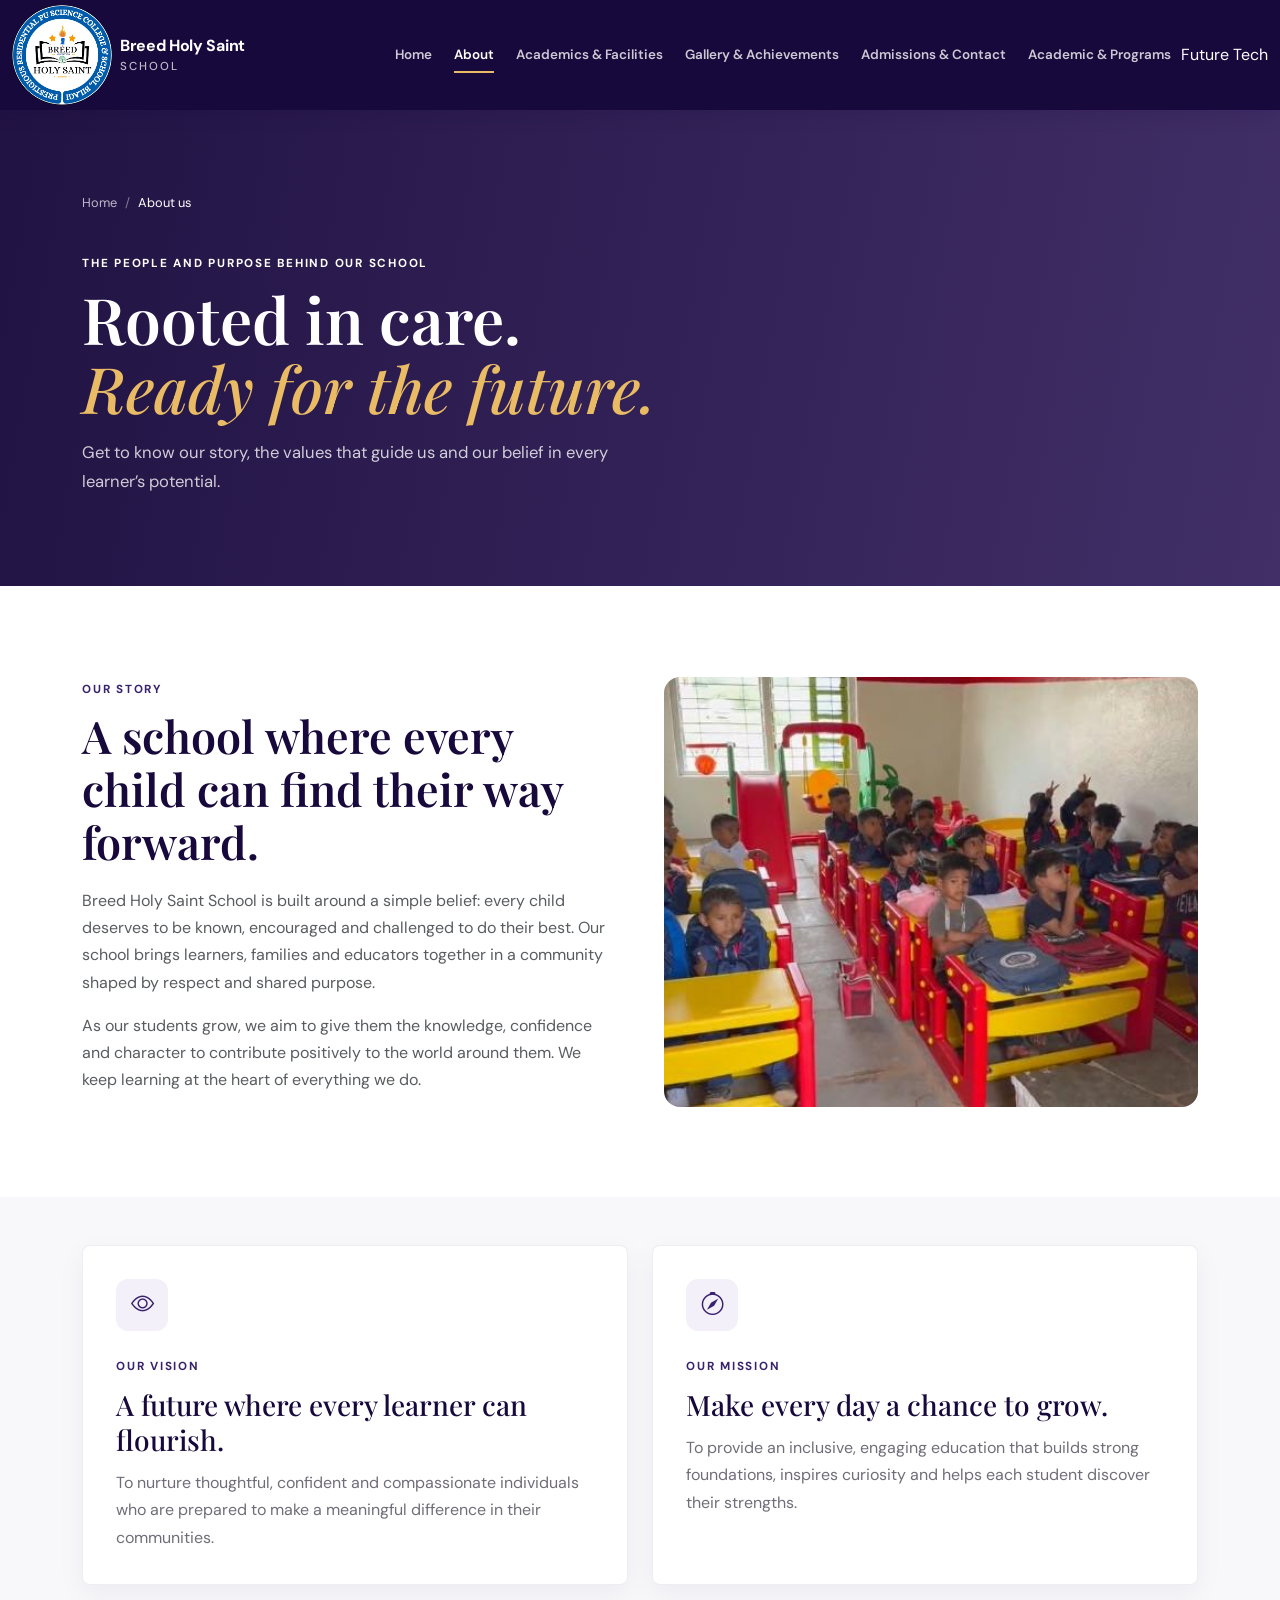
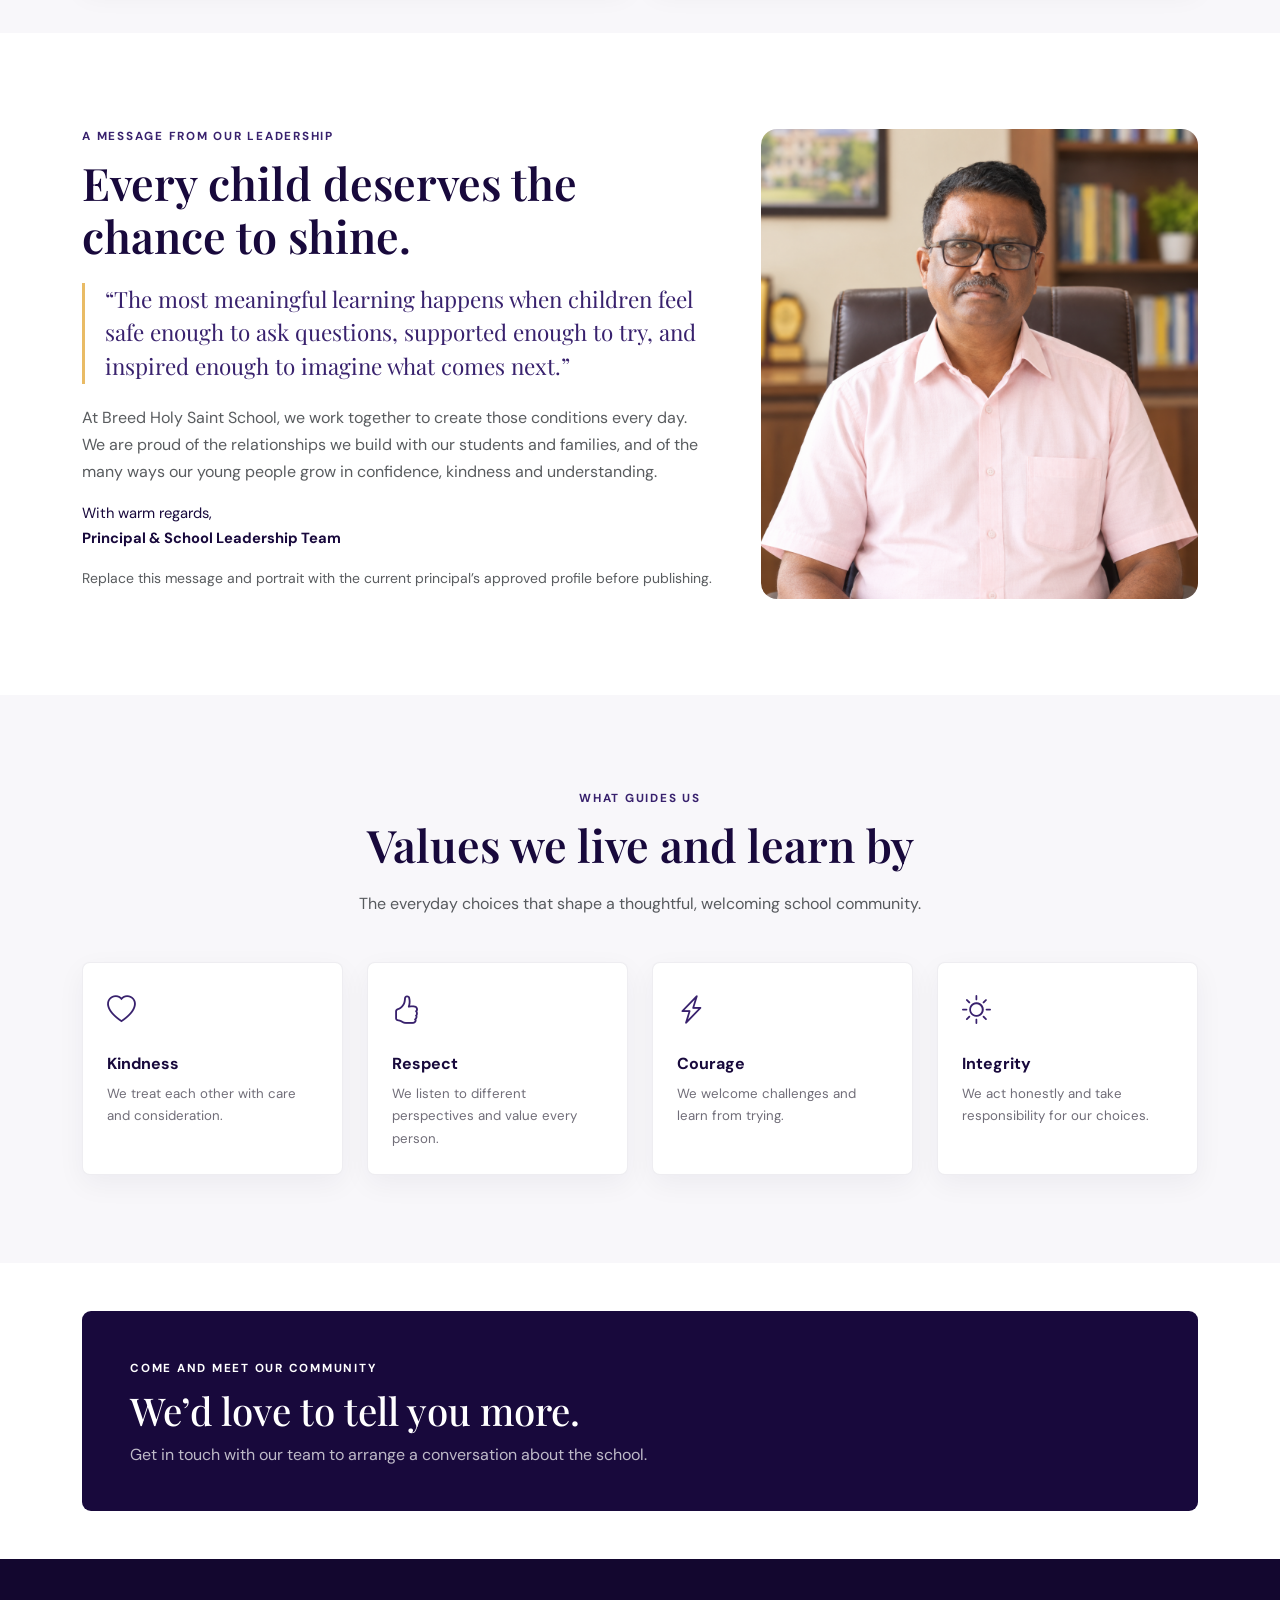
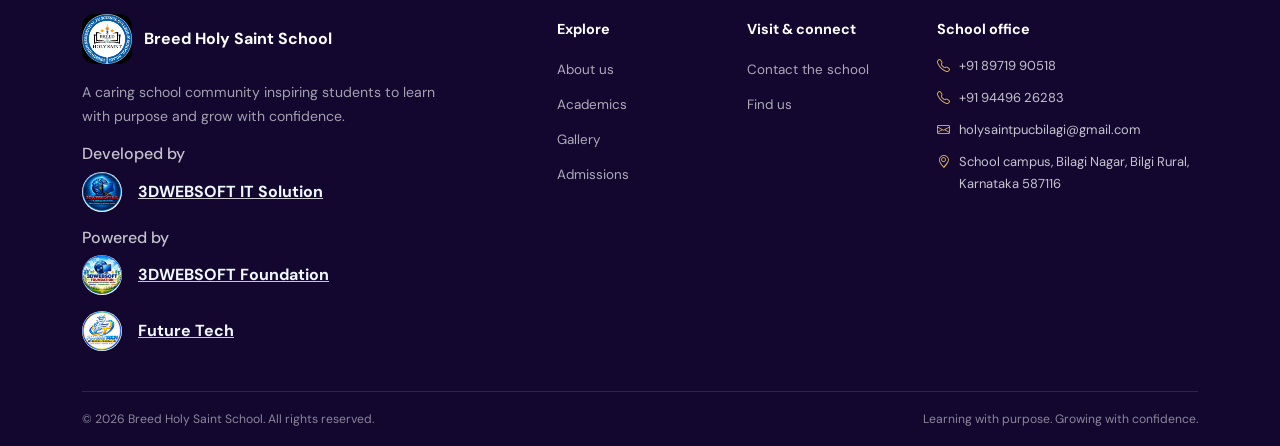
==== commit b6a6fcba: "commut" ====
--- a/about.html
+++ b/about.html
@@ -40,11 +40,8 @@
              <li class="nav-item">
               <a class="nav-link" href="AcademicPrograms.html">Academic  &amp; Programs</a>
             </li>
-            <li class="nav-item">
-              <a class="nav-link" href="futuretech.html">Future Tech</a>
-            </li>
           </ul>
-         
+          <a href="https://www.futuretechschool.online/student-login.html" style="color: white;text-decoration: none;">Future Tech</a>
         </div>
       </div>
     </nav>
@@ -73,7 +70,7 @@
               <p class="text-muted">Breed Holy Saint School is built around a simple belief: every child deserves to be known, encouraged and challenged to do their best. Our school brings learners, families and educators together in a community shaped by respect and shared purpose.</p>
               <p class="text-muted">As our students grow, we aim to give them the knowledge, confidence and character to contribute positively to the world around them. We keep learning at the heart of everything we do.</p>
             </div>
-            <div class="col-lg-6"><img class="rounded-4 w-100 story-image" src="https://images.unsplash.com/photo-1509062522246-3755977927d7?auto=format&amp;fit=crop&amp;w=1100&amp;q=85" alt="Teacher supporting students as they learn in class"></div>
+            <div class="col-lg-6"><img class="rounded-4 w-100 story-image" src="./assets/images/classroom2.jpeg" alt="Teacher supporting students as they learn in class"></div>
           </div>
         </div>
       </section>
@@ -100,7 +97,7 @@
       <section class="section-space">
         <div class="container">
           <div class="row g-5 align-items-center">
-            <div class="col-lg-5 order-lg-2"><img class="rounded-4 w-100 leader-image" src="https://images.unsplash.com/photo-1560250097-0b93528c311a?auto=format&amp;fit=crop&amp;w=900&amp;q=85" alt="School leader portrait"></div>
+            <div class="col-lg-5 order-lg-2"><img class="rounded-4 w-100 leader-image" src="./assets/images/principal.png" alt="School leader portrait"></div>
             <div class="col-lg-7 order-lg-1">
               <span class="eyebrow">A message from our leadership</span>
               <h2 class="section-title">Every child deserves the chance to shine.</h2>
